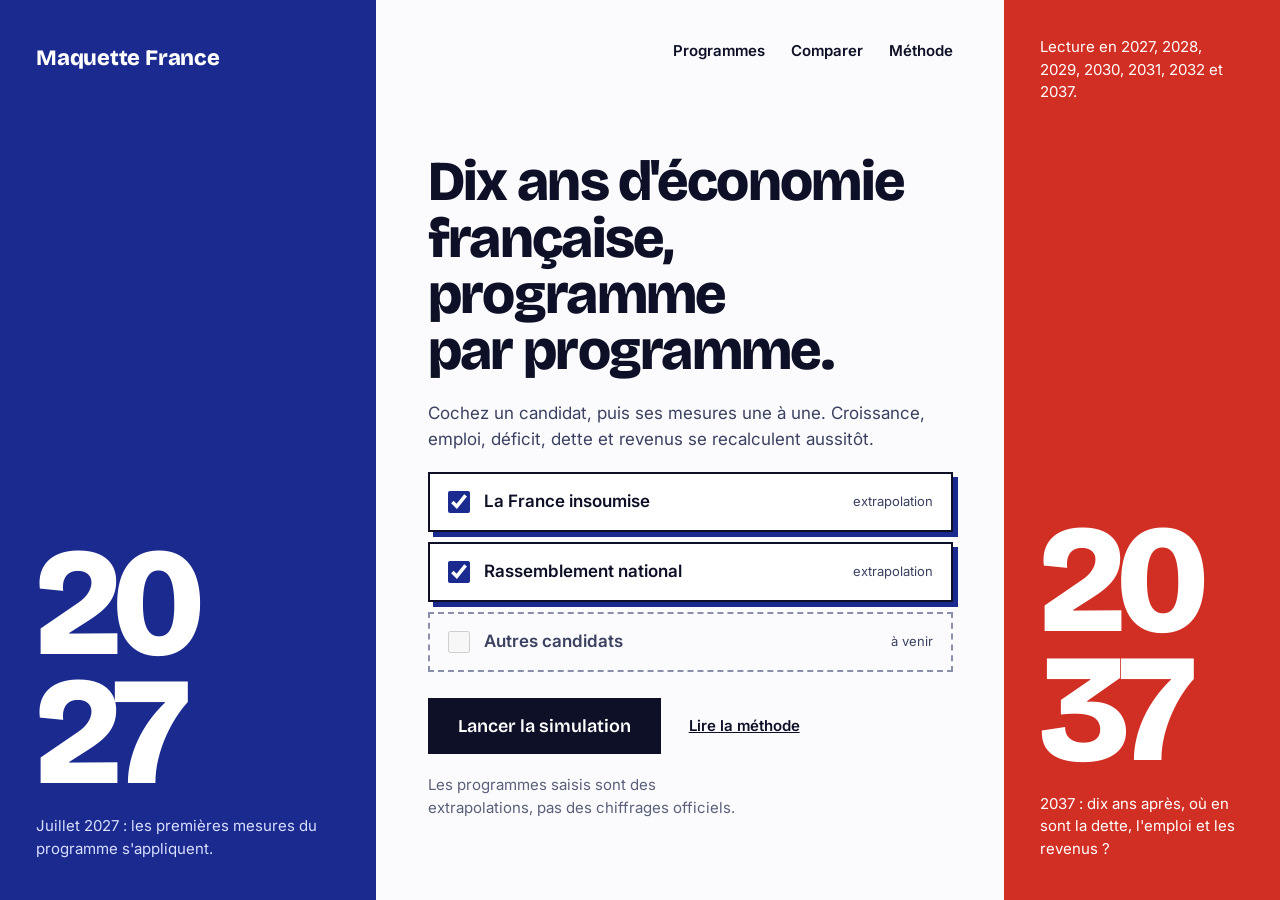
==== index.html @ 3ec46826 "Première version du site Maquette France 2027-2037 Page de garde, programmes à mesures cochables, co" ====
<!DOCTYPE html>
<html lang="fr">
<head>
<meta charset="utf-8">
<meta name="viewport" content="width=device-width, initial-scale=1">
<title>Maquette France 2027-2037</title>
<meta name="description" content="Maquette de l'économie française : cochez les mesures d'un programme, lisez l'effet sur la croissance, l'emploi, le déficit et la dette jusqu'en 2037.">
<link rel="preconnect" href="https://fonts.googleapis.com">
<link rel="preconnect" href="https://fonts.gstatic.com" crossorigin>
<link href="https://fonts.googleapis.com/css2?family=Bricolage+Grotesque:opsz,wght@12..96,600;12..96,800&amp;family=Inter:wght@400;500;600;700&amp;display=swap" rel="stylesheet">
<link rel="stylesheet" href="css/style.css">
</head>
<body data-page="accueil">
<main class="cover">
  <section class="band blue">
    <a class="wordmark" href="index.html">Maquette France</a>
    <div class="bandfoot">
      <div class="big" aria-hidden="true">20<br>27</div>
      <p>Juillet 2027&nbsp;: les premières mesures du programme s'appliquent.</p>
    </div>
  </section>
  <section class="band white">
    <nav class="covernav" aria-label="Pages du site">
      <a href="programmes.html">Programmes</a>
      <a href="comparer.html">Comparer</a>
      <a href="methode.html">Méthode</a>
    </nav>
    <div class="pitch">
      <h1>Dix ans d'économie française, programme par programme.</h1>
      <p class="lead">Cochez un candidat, puis ses mesures une à une. Croissance, emploi, déficit, dette et revenus se recalculent aussitôt.</p>
      <div class="cands" id="cover-progs">
        <label class="cand"><input type="checkbox" checked disabled><span class="cn">La France insoumise</span><span class="ct">extrapolation</span></label>
        <label class="cand"><input type="checkbox" checked disabled><span class="cn">Rassemblement national</span><span class="ct">extrapolation</span></label>
        <label class="cand soon"><input type="checkbox" disabled><span class="cn">Autres candidats</span><span class="ct">à venir</span></label>
      </div>
      <div class="ctas">
        <a class="cta" id="cover-cta" href="programmes.html">Lancer la simulation</a>
        <a class="more" href="methode.html">Lire la méthode</a>
      </div>
      <p class="fine">Les programmes saisis sont des extrapolations, pas des chiffrages officiels.</p>
    </div>
  </section>
  <section class="band red">
    <p>Lecture en 2027, 2028, 2029, 2030, 2031, 2032 et 2037.</p>
    <div class="bandfoot">
      <div class="big" aria-hidden="true">20<br>37</div>
      <p>2037&nbsp;: dix ans après, où en sont la dette, l'emploi et les revenus&nbsp;?</p>
    </div>
  </section>
</main>
<script src="js/moteur.js"></script>
<script src="js/programmes.js"></script>
<script src="js/app.js"></script>
</body>
</html>
---- css/style.css ----
/* Maquette France 2027-2037 — feuille de style.
   Direction « Cocarde » : bleu cobalt, blanc froid, rouge vif, encre bleu-noir ; angles droits, traits d'encre.
   La page de garde est le drapeau ; les pages intérieures en gardent le bandeau (bleu à gauche, rouge à droite). */
:root{
  --bg:#F4F5F9; --surface:#FFFFFF; --surface2:#ECEEF5; --ink:#0D1026; --ink2:#3B4160; --muted:#5A6079; --line:#D5D8E4;
  --blue:#1B2A8F; --red:#D12F23; --blue-soft:#D9DFFF;
  --accent:#0D1026; --on-accent:#FFFFFF;
  --s0:#737b87; --s1:#2a78d6; --s2:#eb6834; --s3:#1baf7a; --s4:#eda100; --s5:#e87ba4; --s6:#6250d6;
  --pos:#1B2A8F; --neg:#D12F23;
  --good:#0ca30c; --warn:#fab219; --serious:#ec835a; --crit:#C22A20;
  --font:"Inter",system-ui,-apple-system,"Segoe UI",sans-serif; --display:"Bricolage Grotesque","Inter",system-ui,sans-serif;
  color-scheme:light;
}
*{box-sizing:border-box}
html,body{margin:0}
body{background:var(--bg);color:var(--ink);font-family:var(--font);font-size:15px;line-height:1.5;-webkit-text-size-adjust:100%}
button,input,select,textarea{font:inherit;color:inherit}
h1,h2,h3{font-family:var(--display);font-weight:800;margin:0;text-wrap:balance;letter-spacing:-.015em}
h1{font-size:30px;line-height:1.05}
h2{font-size:20px;line-height:1.15}
h3{font-family:var(--font);font-size:12.5px;font-weight:600;text-transform:uppercase;letter-spacing:.08em;color:var(--ink2)}
p{margin:0}
a{color:inherit}
.skip{position:absolute;left:-999px;top:0;background:var(--ink);color:#fff;padding:10px 14px;z-index:50}
.skip:focus{left:0}

/* ---------- Bandeau ---------- */
.top{display:flex;flex-wrap:wrap;align-items:stretch;background:var(--surface);border-bottom:2px solid var(--ink)}
.logo{display:flex;align-items:center;min-height:56px;padding:0 22px;background:var(--blue);color:#fff;font-family:var(--display);font-weight:800;font-size:19px;letter-spacing:-.01em;text-decoration:none;flex:1 1 auto}
.nav{order:3;flex:1 0 100%;display:flex;gap:2px;overflow-x:auto;padding:0 10px;scrollbar-width:none;border-top:1px solid var(--line)}
.nav::-webkit-scrollbar{display:none}
.nav a{display:flex;align-items:center;min-height:46px;padding:0 11px;white-space:nowrap;text-decoration:none;font-weight:500;color:var(--ink2);border-bottom:4px solid transparent;border-top:4px solid transparent}
.nav a:hover{color:var(--ink)}
.nav a[aria-current="page"]{color:var(--ink);font-weight:600;border-bottom-color:var(--red)}
.year{display:flex;align-items:center;gap:8px;padding:0 14px 0 16px;background:var(--red);color:#fff;font-size:12.5px;font-weight:500;flex:0 0 auto}
.year select{background:transparent;border:0;color:#fff;font-family:var(--display);font-weight:800;font-size:22px;min-height:44px;padding:0 2px;cursor:pointer}
.year select option{color:var(--ink);background:#fff;font-family:var(--font);font-size:16px;font-weight:400}
@media(min-width:900px){
  .top{position:sticky;top:0;z-index:20;flex-wrap:nowrap}
  .logo{flex:0 0 auto;min-height:60px;padding:0 28px}
  .nav{order:0;flex:1 1 auto;border-top:0;padding:0 14px}
  .nav a{min-height:60px;padding:0 13px}
}

/* ---------- Pages ---------- */
.pagehead{max-width:1220px;margin:0 auto;padding:28px 16px 4px;display:flex;flex-direction:column;gap:6px}
.pagehead h1{font-size:clamp(30px,5vw,44px)}
.pagehead p{color:var(--ink2);max-width:60ch}
main#view{max-width:1220px;margin:0 auto;padding:16px 16px 110px;display:flex;flex-direction:column;gap:16px}
.card{background:var(--surface);border:1px solid var(--line);border-top:3px solid var(--ink);padding:16px;display:flex;flex-direction:column;gap:12px;min-width:0}
.row{display:flex;flex-wrap:wrap;gap:8px;align-items:center}
.between{justify-content:space-between}
.lbl{font-size:12px;color:var(--muted);text-transform:uppercase;letter-spacing:.08em;font-weight:600}
.chips{display:flex;flex-wrap:wrap;gap:6px}
.chip{border:1.5px solid var(--ink);background:var(--surface);padding:6px 12px;cursor:pointer;display:inline-flex;align-items:center;gap:8px;font-size:14px;font-weight:500;min-height:40px;text-align:left}
.chip[aria-pressed="true"]{background:var(--ink);color:#fff}
.chip.scen[aria-pressed="true"]{background:var(--ink);color:#fff}
.chip.scen[aria-pressed="false"]{color:var(--muted);border-color:var(--line)}
.chip.scen[aria-pressed="false"] .sw{opacity:.4}
span.chip{cursor:default}
.chip.add{border-style:dashed;color:var(--ink2)}
.sw{width:16px;height:5px;display:inline-block;flex:none}
.chip[aria-pressed="true"] .sw{outline:1px solid rgba(255,255,255,.55)}
.sw.dash{background:repeating-linear-gradient(90deg,var(--c) 0 5px,transparent 5px 8px)!important}
.btn{border:1.5px solid var(--ink);background:var(--surface);padding:8px 14px;cursor:pointer;min-height:42px;font-weight:600;font-size:14px;text-decoration:none;display:inline-flex;align-items:center}
.btn:hover{background:var(--surface2)}
.btn.primary{background:var(--ink);color:#fff}
.btn.primary:hover{background:var(--blue)}
.btn.ghost{border-color:transparent;color:var(--ink2)}
.btn.danger{color:var(--crit);border-color:var(--crit)}
.btn:disabled{opacity:.5;cursor:default}
.lnk{border:0;background:none;padding:6px 0;min-height:36px;cursor:pointer;font-weight:600;font-size:13px;color:var(--blue);text-decoration:underline;text-underline-offset:3px}
a:focus-visible,button:focus-visible,input:focus-visible,select:focus-visible,textarea:focus-visible,summary:focus-visible{outline:3px solid var(--blue);outline-offset:2px}
.year select:focus-visible,.logo:focus-visible{outline-color:#fff;outline-offset:-4px}
select,input[type=number],input[type=text],textarea{background:var(--surface);border:1.5px solid var(--ink2);border-radius:0;padding:7px 9px;min-height:42px;max-width:100%}
input[type=number]{width:96px;font-variant-numeric:tabular-nums}
input[type=range]{width:100%;accent-color:var(--blue);min-height:28px}
input[type=checkbox]{accent-color:var(--blue)}
.scroll{overflow-x:auto}
table{border-collapse:collapse;width:100%;font-variant-numeric:tabular-nums}
th,td{padding:9px 10px;text-align:right;border-bottom:1px solid var(--line);vertical-align:top;white-space:nowrap}
th:first-child,td:first-child{text-align:left;white-space:normal;min-width:128px}
thead th{font-size:12.5px;color:var(--ink2);font-weight:600;white-space:normal;vertical-align:bottom;border-bottom:1.5px solid var(--ink)}
th:first-child,td:first-child{position:sticky;left:0;background:var(--surface);z-index:1}
.nm{display:inline-block;max-width:24ch;overflow:hidden;text-overflow:ellipsis;white-space:nowrap;vertical-align:bottom}
@media(max-width:640px){th,td{padding:8px 6px}th:first-child,td:first-child{min-width:104px;max-width:132px}.nm{max-width:7ch}.vs{display:none}.a{font-size:0}.a::after{content:"–";font-size:11.5px}td .v{font-size:14.5px}td .d{font-size:11.5px}}
td .d{display:block;font-size:12px;color:var(--muted)}
td .v{font-weight:600;font-size:15.5px}
tr:last-child td{border-bottom:0}
.hd{display:inline-flex;align-items:center;gap:6px;justify-content:flex-end}
.pill{display:inline-flex;gap:8px;align-items:flex-start;padding:7px 10px;font-size:13.5px;background:var(--surface2);border:1px solid var(--line)}
.pill b{font-weight:700;text-transform:uppercase;font-size:11.5px;letter-spacing:.06em;padding-top:2px}
.pill.warn b{color:#8A5A00} .pill.crit b{color:var(--crit)} .pill.ok b{color:#0A7A0A}
.pill.crit{border-color:var(--crit)}
.alerts{display:flex;flex-direction:column;gap:6px}
.note{color:var(--muted);font-size:13px;max-width:72ch}
.chart{position:relative;width:100%}
.chart svg{display:block;width:100%;height:auto;touch-action:pan-y}
.tip{position:absolute;pointer-events:none;background:var(--surface);border:1.5px solid var(--ink);padding:8px 10px;font-size:13px;box-shadow:4px 4px 0 rgba(13,16,38,.12);min-width:150px;z-index:5;font-variant-numeric:tabular-nums}
.tip .t{font-weight:700;margin-bottom:4px;font-family:var(--display)}
.tip .r{display:flex;justify-content:space-between;gap:12px;align-items:center}
.tip .r span:first-child{display:inline-flex;gap:6px;align-items:center;color:var(--ink2)}
.legend{display:flex;flex-wrap:wrap;gap:6px 14px;font-size:13px;color:var(--ink2)}
.legend span{display:inline-flex;align-items:center;gap:6px}
.bars{display:flex;flex-direction:column;gap:5px}
.bar{display:grid;grid-template-columns:minmax(110px,34%) 1fr 64px;gap:8px;align-items:center;font-size:13.5px}
.bar .track{position:relative;height:16px;background:linear-gradient(90deg,transparent calc(50% - .5px),var(--ink2) calc(50% - .5px),var(--ink2) calc(50% + .5px),transparent calc(50% + .5px))}
.bar .fill{position:absolute;top:1px;bottom:1px;background:var(--pos);left:50%}
.bar .fill.n{background:var(--neg);left:auto;right:50%}
.bar .val{text-align:right;font-variant-numeric:tabular-nums;font-weight:600}
.grid2{display:grid;grid-template-columns:1fr;gap:16px}
@media(min-width:860px){.grid2{grid-template-columns:1fr 1fr}}

/* ---------- Programmes : mesures cochables ---------- */
.pick{display:flex;flex-direction:column;gap:8px}
@media(max-width:700px){.pick .chips{flex-wrap:nowrap;overflow-x:auto;margin:0 -16px;padding:2px 16px 6px;scrollbar-width:none}.pick .chips::-webkit-scrollbar{display:none}.pick .chip{flex:none;white-space:nowrap}}
.pgrid{display:grid;grid-template-columns:minmax(0,1fr);gap:16px;align-items:start}
.pmain{display:flex;flex-direction:column;gap:16px;min-width:0}
.ptitle{font-size:clamp(26px,4.2vw,38px)}
@media(min-width:1000px){
  .pgrid{grid-template-columns:minmax(0,1fr) 410px}
  .pmain{grid-column:1;grid-row:1}
  .aside{grid-column:2;grid-row:1;position:sticky;top:78px;max-height:calc(100vh - 94px);overflow:auto}
}
.aside{border-top-color:var(--blue)}
.kpis{display:grid;grid-template-columns:repeat(3,minmax(0,1fr));gap:0;border-top:1px solid var(--line);border-left:1px solid var(--line)}
.kpi{display:flex;flex-direction:column;gap:1px;padding:10px 10px 11px;border-right:1px solid var(--line);border-bottom:1px solid var(--line);min-width:0}
.kl{font-size:11.5px;font-weight:600;text-transform:uppercase;letter-spacing:.06em;color:var(--muted)}
.kn{font-family:var(--display);font-weight:800;font-size:27px;line-height:1.1;font-variant-numeric:tabular-nums;letter-spacing:-.02em}
.kn small{display:block;font-family:var(--font);font-size:11.5px;font-weight:500;color:var(--muted);letter-spacing:0;margin:1px 0 2px}
.kd{font-size:12px;color:var(--ink2);font-variant-numeric:tabular-nums}
@media(max-width:420px){.kn{font-size:23px}.kpi{padding:8px 7px 9px}}
.secbox{gap:0;padding:0}
.sech{display:flex;flex-wrap:wrap;align-items:baseline;gap:2px 14px;padding:14px 16px 10px;border-bottom:1.5px solid var(--ink)}
.sech h2{font-size:18px;flex:1 1 240px}
.sech .sm{font-size:12.5px;color:var(--ink2);font-variant-numeric:tabular-nums}
.mrow{display:flex;align-items:flex-start;gap:0;border-bottom:1px solid var(--line)}
.mrow:last-child{border-bottom:0}
.mrow .ck{flex:none;width:24px;height:24px;margin:14px 6px 14px 16px;cursor:pointer}
.mrow.off .mt,.mrow.off .ms{color:var(--muted)}
.mrow.off .mt{font-weight:500}
.mrow.off{background:var(--bg)}
details.meas{flex:1;min-width:0}
details.meas>summary{position:relative;padding:12px 38px 12px 8px;cursor:pointer;display:flex;flex-direction:column;gap:2px;list-style:none;min-height:52px;justify-content:center}
details.meas>summary::-webkit-details-marker{display:none}
details.meas>summary::after{content:"+";position:absolute;right:14px;top:12px;color:var(--ink2);font-family:var(--display);font-weight:600;font-size:20px;line-height:1.2}
details.meas[open]>summary::after{content:"−"}
.meas .mt{font-weight:600;font-size:14.5px;line-height:1.3}
.meas .ms{font-size:12.5px;color:var(--ink2);font-variant-numeric:tabular-nums}
.meas .mb{padding:4px 14px 14px 8px;display:flex;flex-direction:column;gap:10px}
.meas label.sw-t{flex-direction:row;align-items:center;font-size:13.5px;color:var(--ink)}
.meas label{display:inline-flex;flex-direction:column;gap:3px;font-size:12px;color:var(--muted);max-width:100%;min-width:0}
.meas select,.meas input[type=text]{max-width:100%}
.meas .kv{font-size:13px}
.meas .hint{font-size:12.5px;color:var(--ink2);background:var(--surface2);padding:8px 10px}
.meas .x{border:0;background:none;color:var(--muted);cursor:pointer;font-size:18px;line-height:1;padding:4px 8px}
.dot{display:inline-block;width:9px;height:9px;margin:0 5px 1px 7px;vertical-align:middle;background:var(--muted)}
.dot.src-c{background:var(--good);border-radius:50%} .dot.src-m{background:var(--s1)} .dot.src-e{background:var(--warn);transform:rotate(45deg)}
.tag{font-size:11.5px;border:1px solid var(--ink2);padding:1px 8px;color:var(--ink2);font-weight:500}
.tag.src-c{border-color:var(--good)} .tag.src-m{border-color:var(--s1)} .tag.src-e{border-color:#B07A00}
.bt{display:flex;flex-direction:column;gap:6px;min-width:0}
.bt table{width:100%} .bt td{padding:2px 4px 2px 0} .bt th{font-size:12px;text-align:left;font-weight:500;color:var(--muted)}
.bt input[type=number]{width:100%;min-width:64px}
.step{display:inline-flex;align-items:center;gap:4px}
.step button{width:42px;height:42px;border:1.5px solid var(--ink2);background:var(--surface);cursor:pointer;font-size:18px}
.unit{font-size:13px;color:var(--ink2)}
details.manage>summary{cursor:pointer;font-weight:600;list-style:none;min-height:28px;display:flex;align-items:center;justify-content:space-between;gap:10px}
details.manage>summary::-webkit-details-marker{display:none}
details.manage>summary::after{content:"+";font-family:var(--display);font-size:20px;color:var(--ink2)}
details.manage[open]>summary::after{content:"−"}
.progbody{display:flex;flex-direction:column;gap:12px;padding-top:4px}

/* ---------- Chocs, réglages, scénarios, méthode ---------- */
.shock{border:1px solid var(--line);padding:12px;display:flex;flex-direction:column;gap:8px;background:var(--surface)}
.shock.on{border:1.5px solid var(--red)}
.sw-t{display:inline-flex;align-items:center;gap:8px;cursor:pointer;font-weight:600}
.sw-t input{width:22px;height:22px}
.seg{display:inline-flex;border:1.5px solid var(--ink)}
.seg button{border:0;background:var(--surface);padding:7px 11px;cursor:pointer;min-height:40px;font-size:13.5px;font-weight:500;border-right:1.5px solid var(--ink)}
.seg button:last-child{border-right:0}
.seg button[aria-pressed="true"]{background:var(--ink);color:#fff}
.param{display:grid;grid-template-columns:1fr auto;gap:2px 10px;align-items:center;padding:9px 0;border-bottom:1px solid var(--line)}
.param:last-child{border-bottom:0}
.param .name{font-size:14px}
.param .num{font-variant-numeric:tabular-nums;font-weight:700;min-width:56px;text-align:right}
.param input[type=range]{grid-column:1/-1}
.param .help{grid-column:1/-1;font-size:12px;color:var(--muted)}
.param.mod .name::after{content:" · modifié";color:var(--crit);font-size:12px;font-weight:600}
#live{position:fixed;left:0;right:0;bottom:0;background:var(--ink);color:#fff;padding:9px 14px calc(9px + env(safe-area-inset-bottom,0px));z-index:15;display:none}
#live .in{max-width:1220px;margin:0 auto;display:flex;gap:4px 16px;flex-wrap:wrap;align-items:baseline;font-size:13px;font-variant-numeric:tabular-nums}
#live b{font-weight:700}
#live .k{color:#B9BEDA}
#live .nm{max-width:16ch}
.src li{margin:4px 0}
.src{padding-left:18px;margin:0;font-size:13.5px;color:var(--ink2)}
.src a{color:var(--blue)}
.sc{display:flex;justify-content:space-between;gap:10px;align-items:center;padding:10px 0;border-bottom:1px solid var(--line);flex-wrap:wrap}
.sc:last-child{border-bottom:0}
.sc .m{font-size:12.5px;color:var(--muted)}
.kv{display:grid;grid-template-columns:1fr auto;gap:5px 12px;font-size:14px;font-variant-numeric:tabular-nums}
.kv span:nth-child(even){text-align:right;font-weight:700}
.foot{max-width:1220px;margin:0 auto;padding:0 16px 120px;color:var(--muted);font-size:12.5px;display:flex;flex-wrap:wrap;gap:4px 18px}
.foot a{color:var(--ink2)}
@media (prefers-reduced-motion:no-preference){.fill{transition:width .2s}}

/* ---------- Page de garde : le drapeau ---------- */
.cover{display:grid;grid-template-columns:1fr;min-height:100vh;min-height:100dvh;background:#FBFBFD}
.band{display:flex;flex-direction:column;justify-content:space-between;gap:28px;padding:22px 22px 26px;min-width:0}
.band.blue{background:var(--blue);color:#fff}
.band.red{background:var(--red);color:#fff}
.band.white{background:#FBFBFD;color:var(--ink);gap:28px;justify-content:flex-start}
.band p{font-size:15px;line-height:1.5;max-width:22em}
.band.blue p{color:var(--blue-soft)}
.wordmark{font-family:var(--display);font-weight:800;font-size:22px;letter-spacing:-.01em;text-decoration:none;color:#fff;align-self:flex-start;padding:6px 0}
.bandfoot{display:flex;flex-direction:column;gap:12px}
.big{font-family:var(--display);font-weight:800;font-size:88px;line-height:.84;letter-spacing:-.05em}
.big br{display:none}
.covernav{display:flex;flex-wrap:wrap;gap:4px 26px;font-size:15px;font-weight:600}
.covernav a{text-decoration:none;padding:12px 0;border-bottom:3px solid transparent}
.covernav a:hover{border-bottom-color:var(--red)}
.pitch{display:flex;flex-direction:column;gap:20px}
.pitch h1{font-size:clamp(36px,8.6vw,58px);line-height:1;letter-spacing:-.03em}
.pitch .lead{font-size:17px;line-height:1.55;color:var(--ink2);max-width:30em}
.cands{display:flex;flex-direction:column;gap:10px}
.cand{display:flex;align-items:center;gap:14px;min-height:60px;padding:8px 18px;border:2px solid var(--ink);cursor:pointer;background:#fff}
.cand input{width:22px;height:22px;margin:0;flex:none}
.cand .cn{font-size:17px;font-weight:600;flex:1}
.cand .ct{font-size:13px;color:var(--ink2)}
.cand.soon{border:2px dashed #8A90AB;color:var(--ink2);cursor:default;background:transparent}
.cand:has(input:checked){box-shadow:5px 5px 0 var(--blue)}
.ctas{display:flex;flex-wrap:wrap;align-items:center;gap:12px 28px;padding-top:6px}
.cta{display:inline-flex;align-items:center;min-height:56px;padding:0 30px;background:var(--ink);color:#fff;font-family:var(--display);font-size:18px;font-weight:600;text-decoration:none}
.cta:hover{background:var(--blue)}
.more{font-size:15px;font-weight:600;padding:14px 0}
.fine{font-size:13px;color:var(--muted);max-width:40em}
@media(min-width:960px){
  .cover{grid-template-columns:3fr 5fr 2.2fr}
  .band{padding:36px 36px 40px;gap:40px}
  .band.white{padding:28px clamp(28px,4vw,56px) 40px;gap:36px}
  .band.white .covernav{justify-content:flex-end}
  .pitch{flex:1;justify-content:center}
  .pitch h1{font-size:clamp(38px,4.4vw,58px)}
  .big{font-size:clamp(104px,12vw,172px)}
  .big br{display:inline}
  .bandfoot{gap:18px}
}
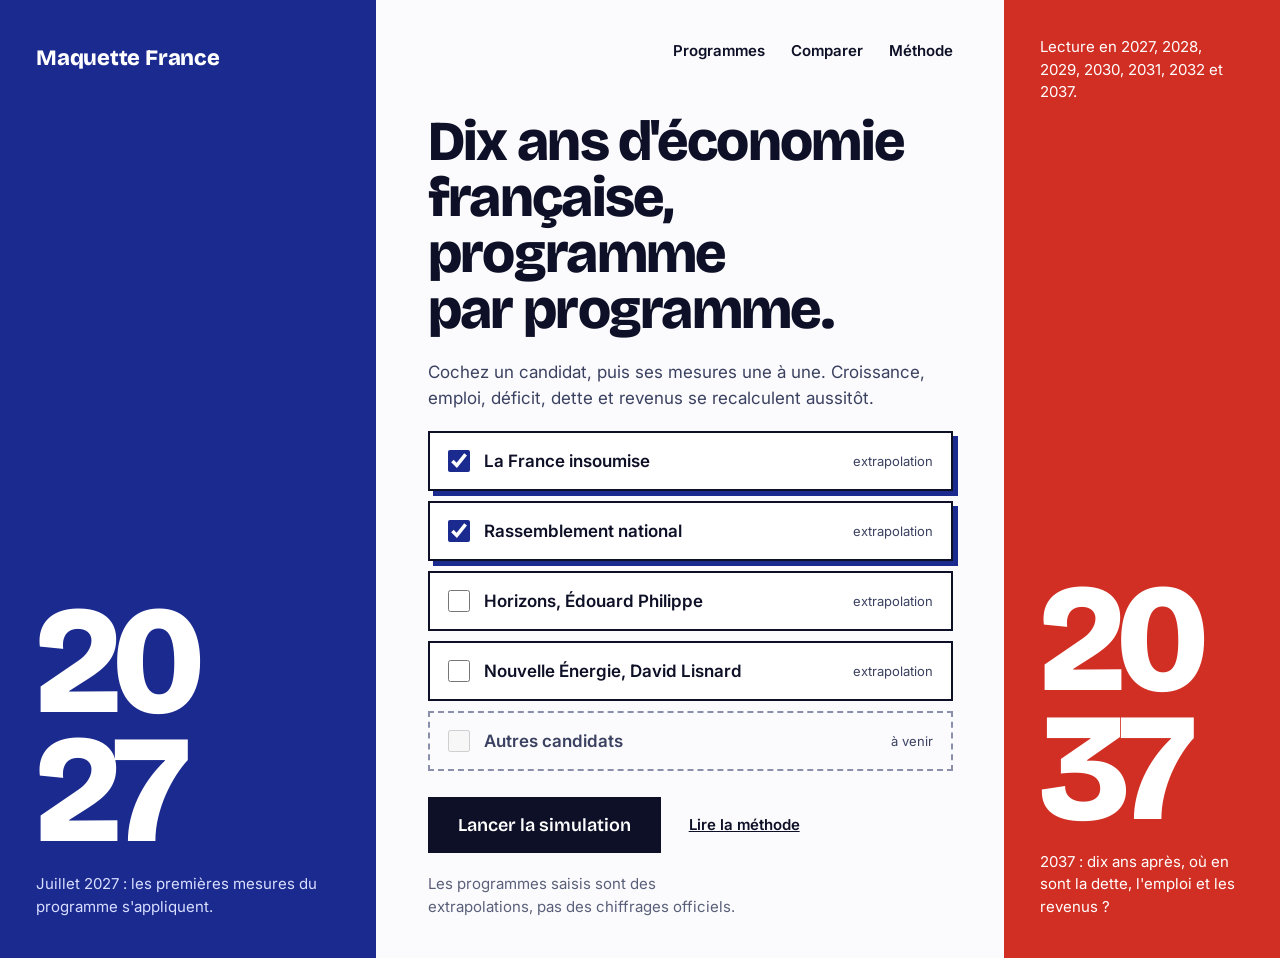
==== commit 6731126b: "Programmes Philippe et Lisnard (extrapolations) - Philippe : cible de déficit et clé de partage de l" ====
--- a/index.html
+++ b/index.html
@@ -31,6 +31,8 @@
       <div class="cands" id="cover-progs">
         <label class="cand"><input type="checkbox" checked disabled><span class="cn">La France insoumise</span><span class="ct">extrapolation</span></label>
         <label class="cand"><input type="checkbox" checked disabled><span class="cn">Rassemblement national</span><span class="ct">extrapolation</span></label>
+        <label class="cand"><input type="checkbox" disabled><span class="cn">Horizons, Édouard Philippe</span><span class="ct">extrapolation</span></label>
+        <label class="cand"><input type="checkbox" disabled><span class="cn">Nouvelle Énergie, David Lisnard</span><span class="ct">extrapolation</span></label>
         <label class="cand soon"><input type="checkbox" disabled><span class="cn">Autres candidats</span><span class="ct">à venir</span></label>
       </div>
       <div class="ctas">
--- a/css/style.css
+++ b/css/style.css
@@ -83,10 +83,12 @@
 thead th{font-size:12.5px;color:var(--ink2);font-weight:600;white-space:normal;vertical-align:bottom;border-bottom:1.5px solid var(--ink)}
 th:first-child,td:first-child{position:sticky;left:0;background:var(--surface);z-index:1}
 .nm{display:inline-block;max-width:24ch;overflow:hidden;text-overflow:ellipsis;white-space:nowrap;vertical-align:bottom}
-@media(max-width:640px){th,td{padding:8px 6px}th:first-child,td:first-child{min-width:104px;max-width:132px}.nm{max-width:7ch}.vs{display:none}.a{font-size:0}.a::after{content:"–";font-size:11.5px}td .v{font-size:14.5px}td .d{font-size:11.5px}}
+@media(max-width:640px){th,td{padding:8px 6px}th:first-child,td:first-child{min-width:104px;max-width:132px}.nm{max-width:7ch}.vs{display:none}.a{font-size:0}.a::after{content:" à ";font-size:11.5px}td .v{font-size:14.5px}td .d{font-size:11.5px}}
 td .d{display:block;font-size:12px;color:var(--muted)}
 td .v{font-weight:600;font-size:15.5px}
 tr:last-child td{border-bottom:0}
+tr.sect th{position:static;text-align:left;padding:20px 10px 7px;font-size:11.5px;font-weight:700;letter-spacing:.08em;text-transform:uppercase;color:var(--blue);background:var(--surface);border-bottom:1.5px solid var(--ink);white-space:normal}
+tbody tr.sect:first-child th{padding-top:10px}
 .hd{display:inline-flex;align-items:center;gap:6px;justify-content:flex-end}
 .pill{display:inline-flex;gap:8px;align-items:flex-start;padding:7px 10px;font-size:13.5px;background:var(--surface2);border:1px solid var(--line)}
 .pill b{font-weight:700;text-transform:uppercase;font-size:11.5px;letter-spacing:.06em;padding-top:2px}
